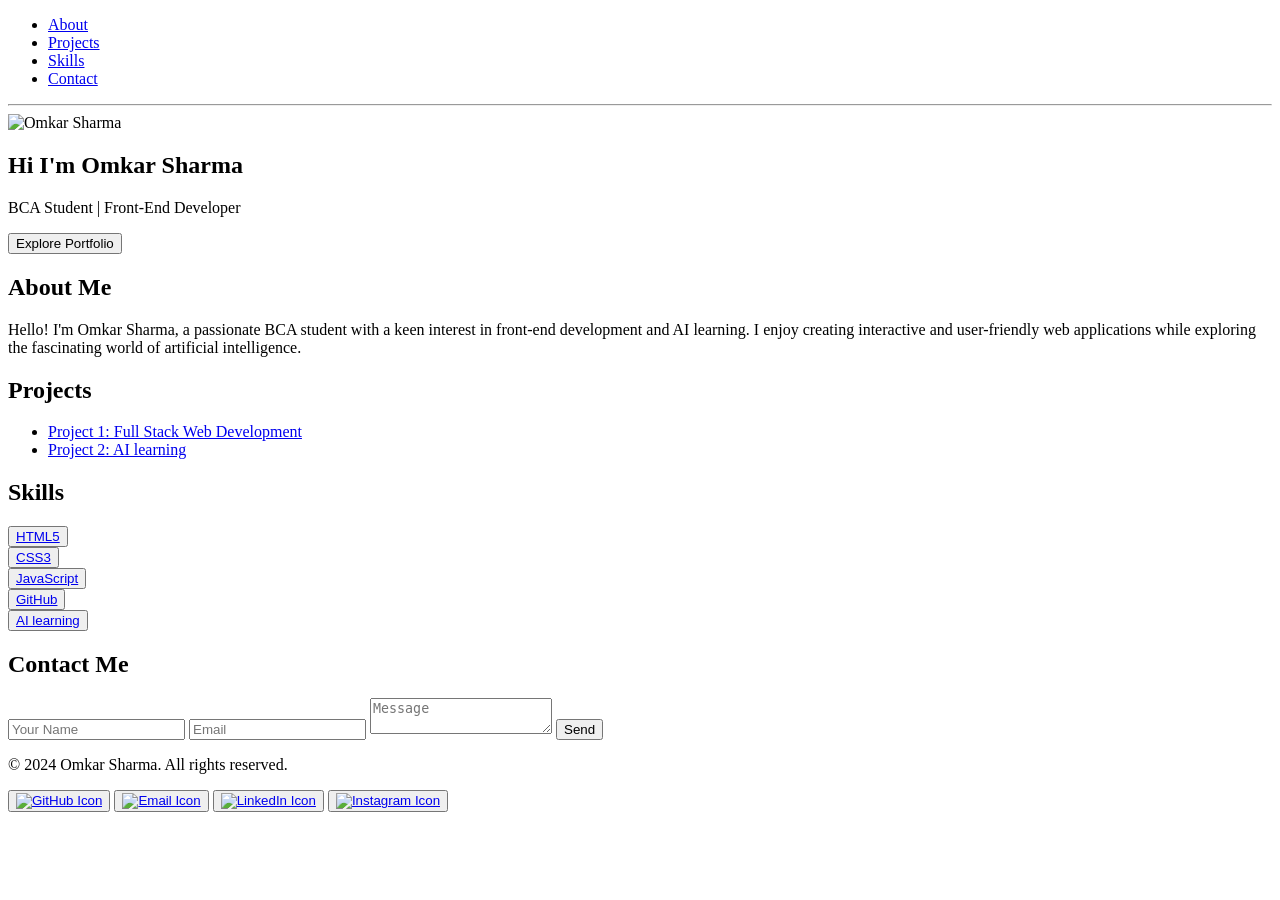
==== index.html @ 744bfb67 "HTML done day 1" ====
<!DOCTYPE html>
<html lang="en">
<head>
    <meta charset="UTF-8">
    <meta name="viewport" content="width=device-width, initial-scale=1.0">
    <title>Omkar Sharma Portfolio</title>
</head>
<nav>
        <ul>
            <li><a href="#about">About</a></li>
            <li><a href="#projects">Projects</a></li>
            <li><a href="#skills">Skills</a></li>
            <li><a href="#contact">Contact</a></li>
        </ul>
    </nav>
<body>
    
    <hr>
    <main>
        <section id="hero">
            <img src="profile.jpg" alt="Omkar Sharma" class="profile-pic">
        <h1><b>Hi</b> I'm Omkar Sharma</h1>
        <p>BCA Student | Front-End Developer</p>

<button id="btn">
Explore Portfolio
</button>
</section>
        <section id="about">
        <h2>About Me</h2>
        <p>Hello! I'm Omkar Sharma, a passionate BCA student with a keen interest in front-end development and AI learning. I enjoy creating interactive and user-friendly web applications while exploring the fascinating world of artificial intelligence.</p>
    </section>

    <section id="projects">
        <h2>Projects</h2>
        <ul>
            <li><a href="project1.html">Project 1: Full Stack Web Development</a></li>
            <li><a href="project2.html">Project 2: AI learning </a></li>
        </ul>
    </section>
            <section id="skills">
                <h2>Skills</h2>
                <div class="skills-container">
                    <button class="skill"><a href="https://developer.mozilla.org/en-US/docs/Web/HTML" target="_blank" rel="noopener noreferrer">HTML5</a></button><br>
                    <button class="skill"><a href="https://developer.mozilla.org/en-US/docs/Web/CSS" target="_blank" rel="noopener noreferrer">CSS3</a></button><br>
                    <button class="skill"><a href="https://developer.mozilla.org/en-US/docs/Web/JavaScript" target="_blank" rel="noopener noreferrer">JavaScript</a></button><br>
                    <button class="skill"><a href="https://docs.github.com/en" target="_blank" rel="noopener noreferrer">GitHub</a></button><br>
                    <button class="skill"><a href="https://docs.microsoft.com/en-us/azure/cognitive-services/translator/" target="_blank" rel="noopener noreferrer">AI learning</a></button><br>
                </div>
            </section>
        </ul>
    <section id="contact">
        <section id="contact">

<h2>Contact Me</h2>

<form>

<input
type="text"
placeholder="Your Name"
required>

<input
type="email"
placeholder="Email"
required>

<textarea
placeholder="Message">
</textarea>

<button type="submit">
Send
</button>

</form>

    <footer>
        <p>&copy; 2024 Omkar Sharma. All rights reserved.</p>
        <button><a href="https://github.com/omkar-editor" target="_blank" rel="noopener noreferrer"><img src="github.png" alt="GitHub Icon"></a></button>
        <button><a href="mailto:122omkarsharma@gmail.com"><img src="email.png" alt="Email Icon"></a></button>
        <button><a href="https://www.linkedin.com/in/omkar-sharma2007/" target="_blank" rel="noopener noreferrer"><img src="linkedin.png" alt="LinkedIn Icon"></a></button>
        <button><a href="https://www.instagram.com/omkar_.sharma/" target="_blank" rel="noopener noreferrer"><img src="instagram.png" alt="Instagram Icon"></a></button>
    </footer>
</body>
</html>
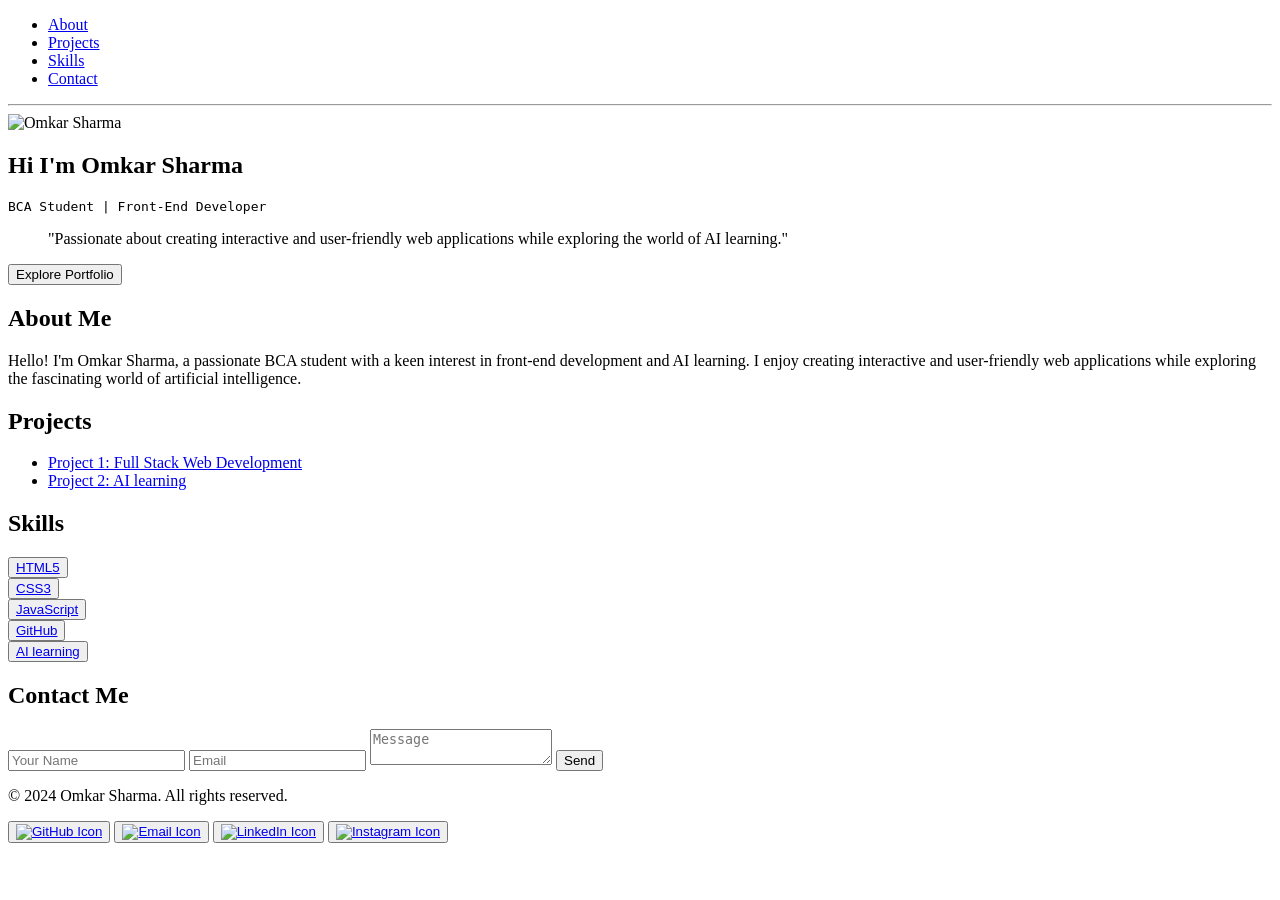
==== commit b5b6f22e: "21-06" ====
--- a/index.html
+++ b/index.html
@@ -7,9 +7,9 @@
 </head>
 <nav>
         <ul>
-            <li><a href="#about">About</a></li>
-            <li><a href="#projects">Projects</a></li>
-            <li><a href="#skills">Skills</a></li>
+            <li><a href="about.html">About</a></li>
+            <li><a href="projects.html">Projects</a></li>
+            <li><a href="skills.html">Skills</a></li>
             <li><a href="#contact">Contact</a></li>
         </ul>
     </nav>
@@ -20,7 +20,8 @@
         <section id="hero">
             <img src="profile.jpg" alt="Omkar Sharma" class="profile-pic">
         <h1><b>Hi</b> I'm Omkar Sharma</h1>
-        <p>BCA Student | Front-End Developer</p>
+        <pre>BCA Student | Front-End Developer</pre>
+        <blockquote>"Passionate about creating interactive and user-friendly web applications while exploring the world of AI learning."</blockquote>
 
 <button id="btn">
 Explore Portfolio
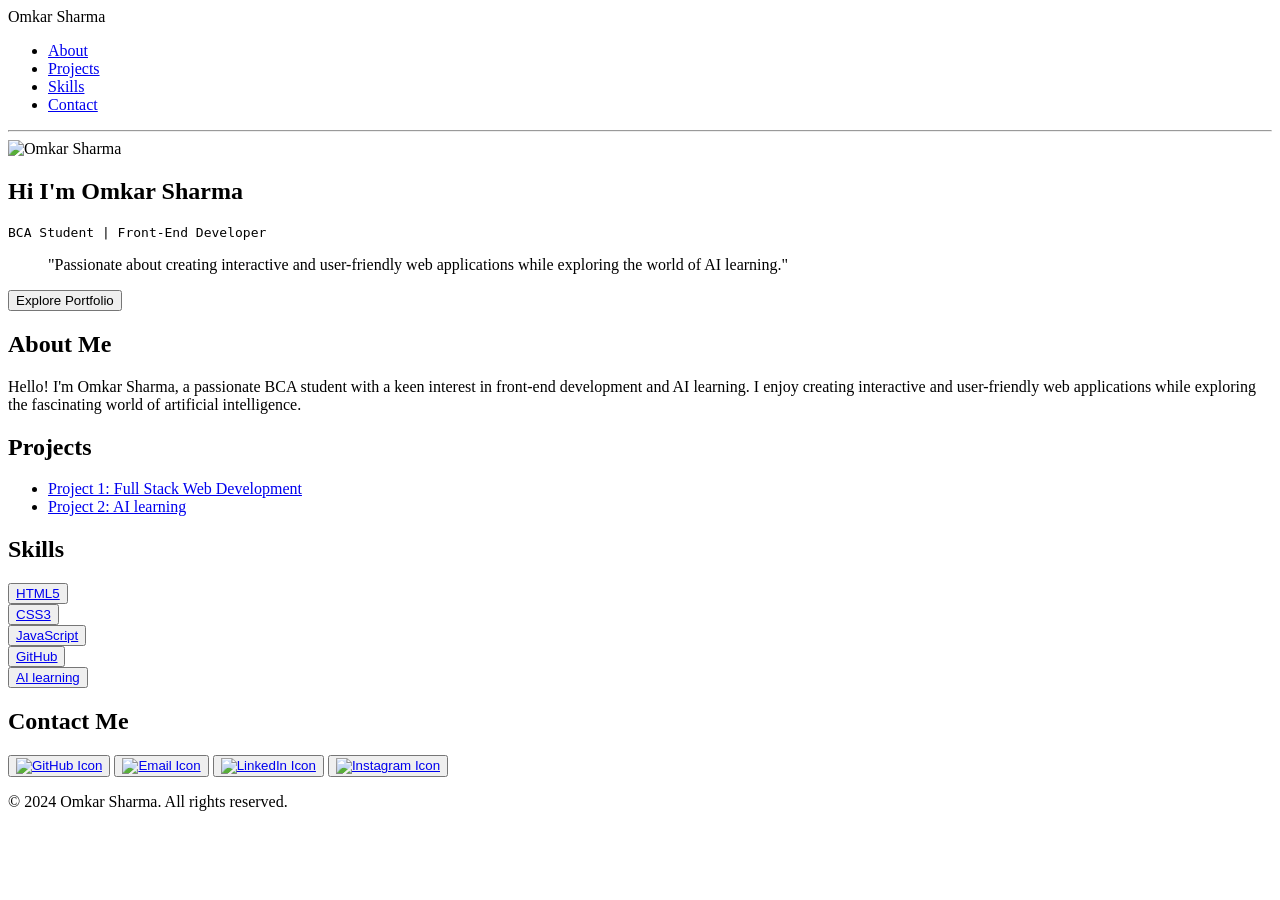
==== commit 6c15e35d: "done day 2" ====
--- a/index.html
+++ b/index.html
@@ -5,17 +5,26 @@
     <meta name="viewport" content="width=device-width, initial-scale=1.0">
     <title>Omkar Sharma Portfolio</title>
 </head>
+
+ <!--HEADER-->
+
+</header>
+<header>
+    
 <nav>
+    <div class="logo">Omkar Sharma</div>
         <ul>
             <li><a href="about.html">About</a></li>
             <li><a href="projects.html">Projects</a></li>
             <li><a href="skills.html">Skills</a></li>
             <li><a href="#contact">Contact</a></li>
         </ul>
-    </nav>
+    </nav>        
+</header>
 <body>
     
     <hr>
+<!--MAIN-->
     <main>
         <section id="hero">
             <img src="profile.jpg" alt="Omkar Sharma" class="profile-pic">
@@ -26,12 +35,14 @@
 <button id="btn">
 Explore Portfolio
 </button>
+<!--ABOUT-->
 </section>
         <section id="about">
         <h2>About Me</h2>
         <p>Hello! I'm Omkar Sharma, a passionate BCA student with a keen interest in front-end development and AI learning. I enjoy creating interactive and user-friendly web applications while exploring the fascinating world of artificial intelligence.</p>
     </section>
 
+<!--PROJECTS-->
     <section id="projects">
         <h2>Projects</h2>
         <ul>
@@ -52,37 +63,15 @@
         </ul>
     <section id="contact">
         <section id="contact">
-
+<!--CONTACT-->
 <h2>Contact Me</h2>
 
-<form>
-
-<input
-type="text"
-placeholder="Your Name"
-required>
-
-<input
-type="email"
-placeholder="Email"
-required>
-
-<textarea
-placeholder="Message">
-</textarea>
-
-<button type="submit">
-Send
-</button>
-
-</form>
-
-    <footer>
-        <p>&copy; 2024 Omkar Sharma. All rights reserved.</p>
+<footer>
         <button><a href="https://github.com/omkar-editor" target="_blank" rel="noopener noreferrer"><img src="github.png" alt="GitHub Icon"></a></button>
         <button><a href="mailto:122omkarsharma@gmail.com"><img src="email.png" alt="Email Icon"></a></button>
         <button><a href="https://www.linkedin.com/in/omkar-sharma2007/" target="_blank" rel="noopener noreferrer"><img src="linkedin.png" alt="LinkedIn Icon"></a></button>
         <button><a href="https://www.instagram.com/omkar_.sharma/" target="_blank" rel="noopener noreferrer"><img src="instagram.png" alt="Instagram Icon"></a></button>
+        <p>&copy; 2024 Omkar Sharma. All rights reserved.</p>
     </footer>
 </body>
 </html>
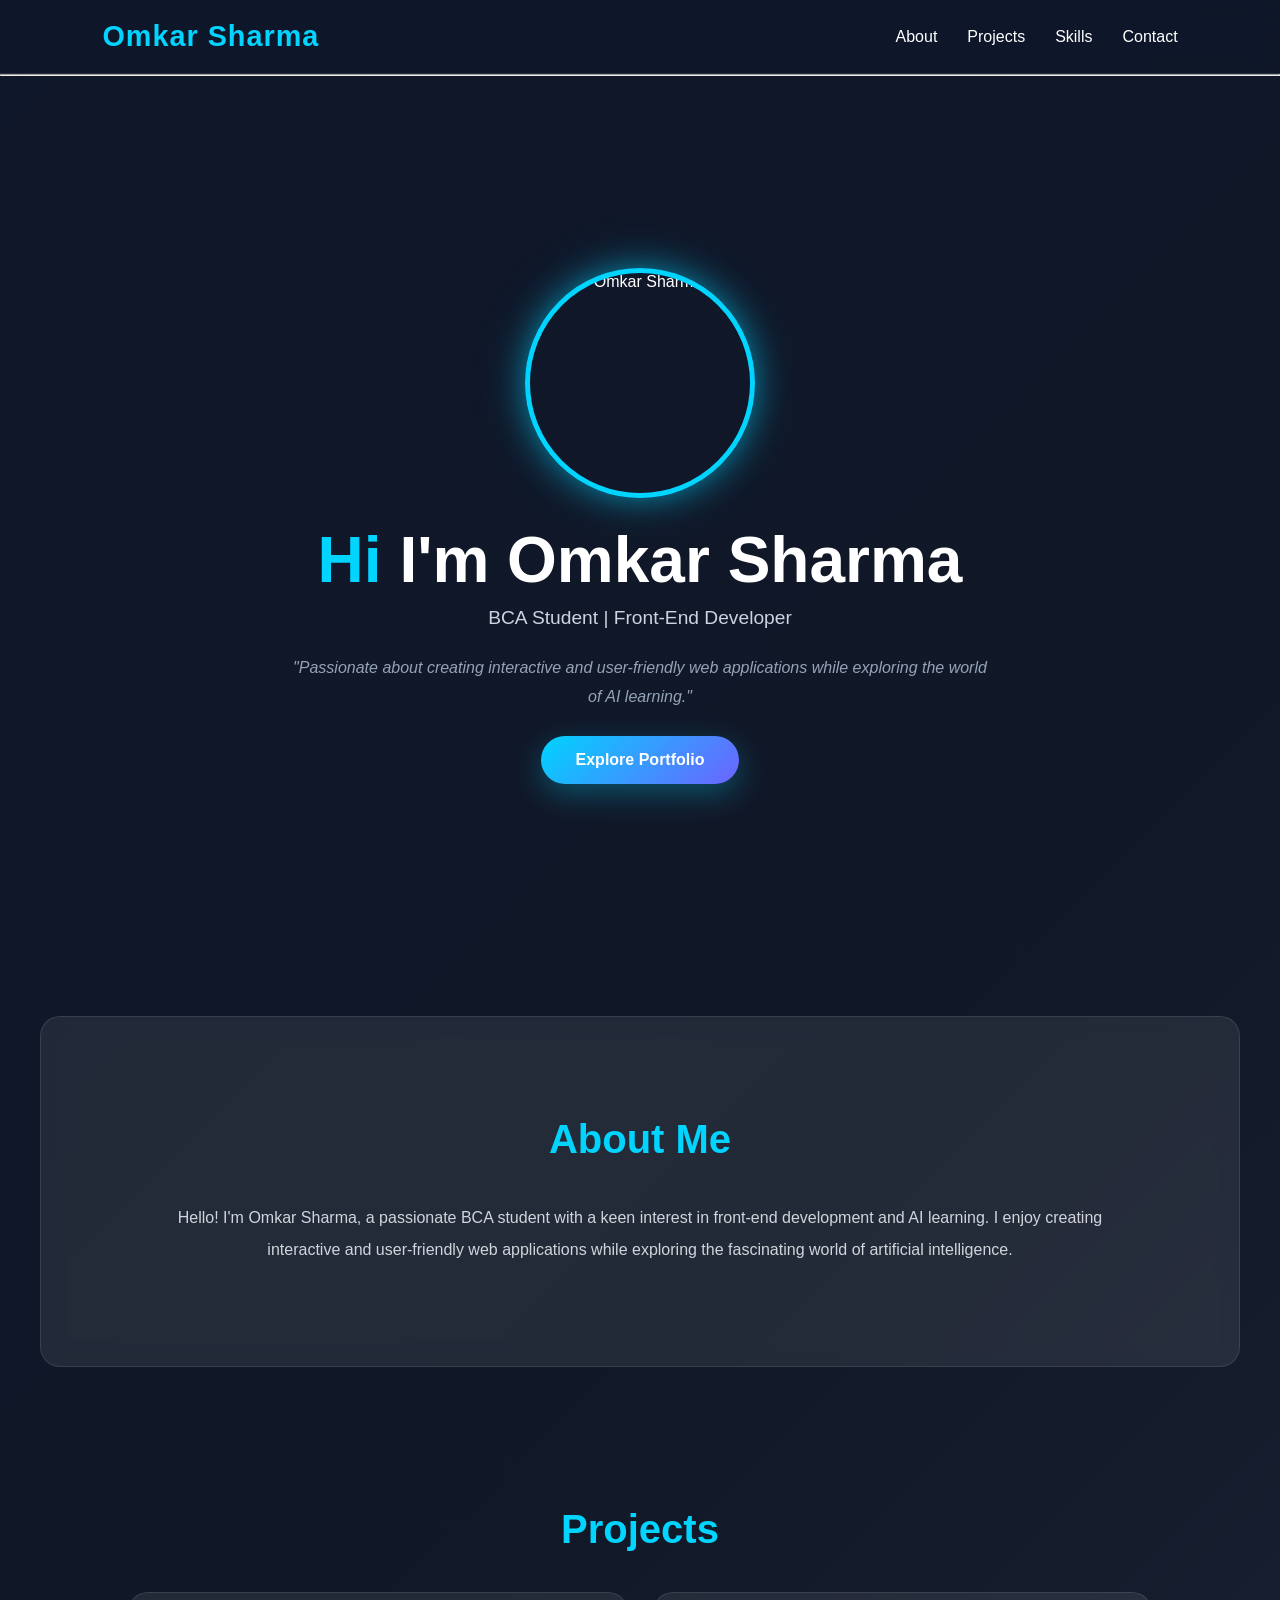
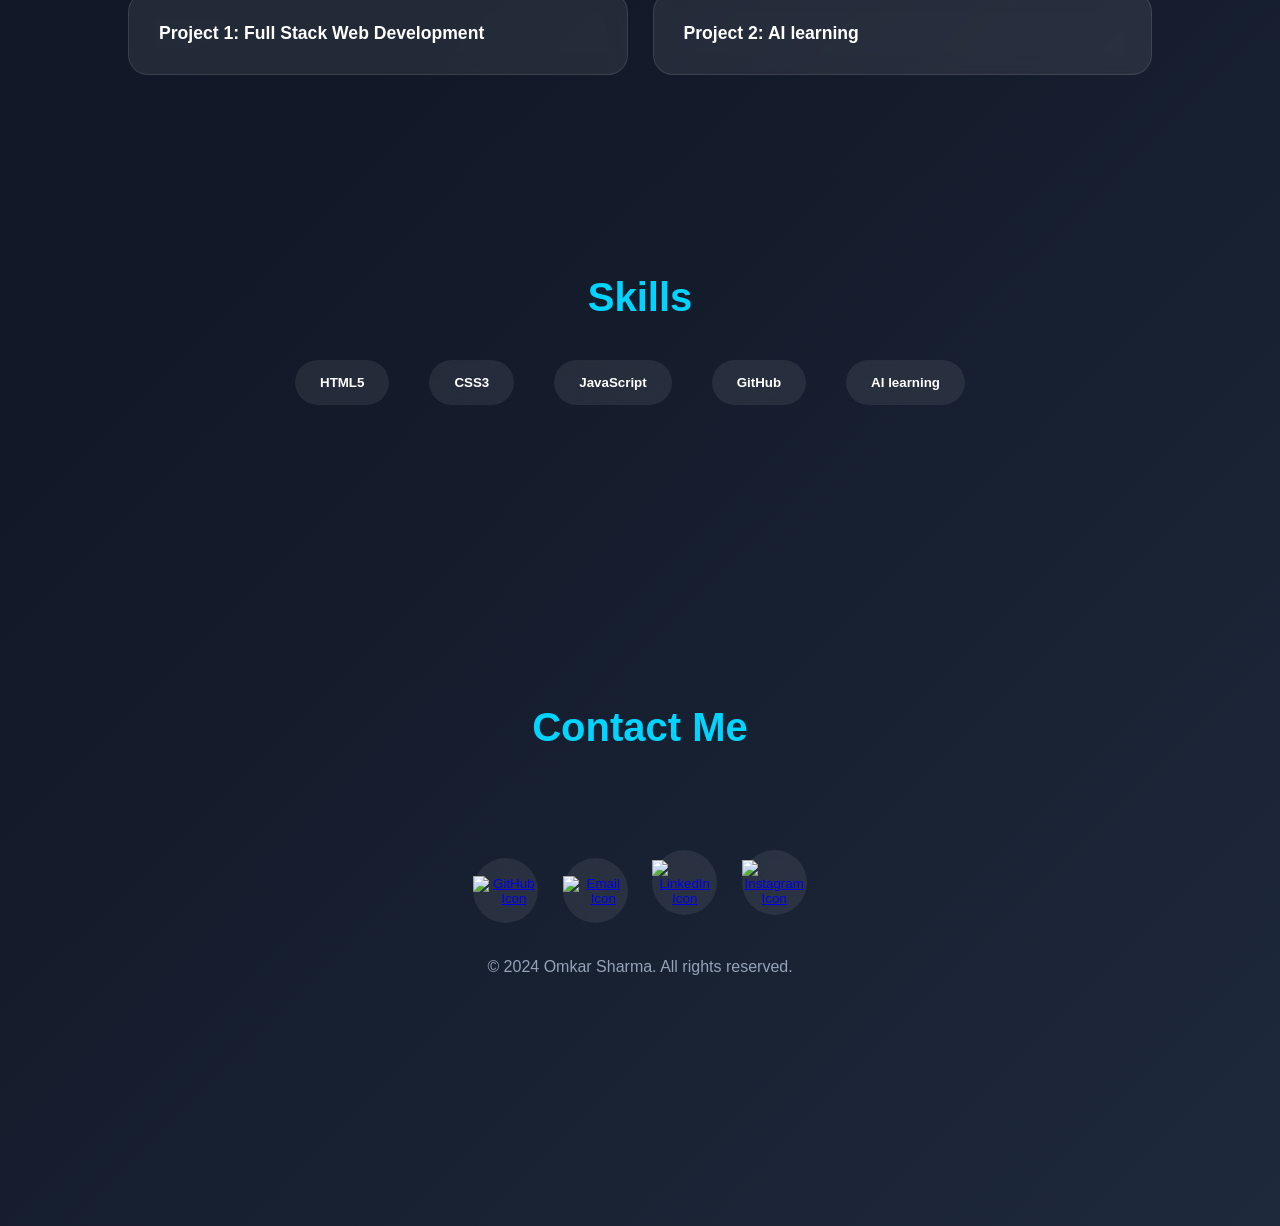
==== commit 1c1d4553: "23-06" ====
--- a/index.html
+++ b/index.html
@@ -4,7 +4,9 @@
     <meta charset="UTF-8">
     <meta name="viewport" content="width=device-width, initial-scale=1.0">
     <title>Omkar Sharma Portfolio</title>
+    <link rel="stylesheet" href="css/style.css">
 </head>
+
 
  <!--HEADER-->
 
@@ -50,19 +52,22 @@
             <li><a href="project2.html">Project 2: AI learning </a></li>
         </ul>
     </section>
-            <section id="skills">
-                <h2>Skills</h2>
+
+<!--SKILLS-->
+<section id="skills">
+                 <h2>Skills</h2>
                 <div class="skills-container">
-                    <button class="skill"><a href="https://developer.mozilla.org/en-US/docs/Web/HTML" target="_blank" rel="noopener noreferrer">HTML5</a></button><br>
-                    <button class="skill"><a href="https://developer.mozilla.org/en-US/docs/Web/CSS" target="_blank" rel="noopener noreferrer">CSS3</a></button><br>
-                    <button class="skill"><a href="https://developer.mozilla.org/en-US/docs/Web/JavaScript" target="_blank" rel="noopener noreferrer">JavaScript</a></button><br>
-                    <button class="skill"><a href="https://docs.github.com/en" target="_blank" rel="noopener noreferrer">GitHub</a></button><br>
-                    <button class="skill"><a href="https://docs.microsoft.com/en-us/azure/cognitive-services/translator/" target="_blank" rel="noopener noreferrer">AI learning</a></button><br>
+                    <button class="skill"><a href="https://en.wikipedia.org/wiki/HTML" target="_blank" rel="noopener noreferrer">HTML5</a></button><br>
+                    <button class="skill"><a href="https://en.wikipedia.org/wiki/CSS" target="_blank" rel="noopener noreferrer">CSS3</a></button><br>
+                    <button class="skill"><a href="https://en.wikipedia.org/wiki/JavaScript" target="_blank" rel="noopener noreferrer">JavaScript</a></button><br>
+                    <button class="skill"><a href="https://en.wikipedia.org/wiki/GitHub" target="_blank" rel="noopener noreferrer">GitHub</a></button><br>
+                    <button class="skill"><a href="https://en.wikipedia.org/wiki/Artificial_intelligence" target="_blank" rel="noopener noreferrer">AI learning</a></button><br>
                 </div>
             </section>
         </ul>
     <section id="contact">
         <section id="contact">
+
 <!--CONTACT-->
 <h2>Contact Me</h2>
 
--- a/css/style.css
+++ b/css/style.css
@@ -0,0 +1,350 @@
+
+
+:root{
+    --primary:#00d4ff;
+    --secondary:#6c63ff;
+    --dark:#0f172a;
+    --light:#f8fafc;
+    --glass:rgba(255,255,255,0.08);
+}
+
+*{
+    margin:0;
+    padding:0;
+    box-sizing:border-box;
+    font-family:'Poppins',sans-serif;
+    scroll-behavior:smooth;
+}
+
+body{
+    background:linear-gradient(
+        135deg,
+        #0f172a,
+        #111827,
+        #1e293b
+    );
+    color:white;
+    min-height:100vh;
+}
+
+/* ======================
+   NAVBAR
+====================== */
+
+header{
+    position:sticky;
+    top:0;
+    z-index:1000;
+}
+
+nav{
+    display:flex;
+    justify-content:space-between;
+    align-items:center;
+    padding:20px 8%;
+    backdrop-filter:blur(12px);
+    background:rgba(15,23,42,.7);
+    border-bottom:1px solid rgba(255,255,255,.1);
+}
+
+.logo{
+    font-size:1.8rem;
+    font-weight:700;
+    color:var(--primary);
+    letter-spacing:1px;
+}
+
+nav ul{
+    display:flex;
+    list-style:none;
+    gap:30px;
+}
+
+nav ul li a{
+    text-decoration:none;
+    color:white;
+    font-weight:500;
+    transition:.3s;
+    position:relative;
+}
+
+nav ul li a::after{
+    content:'';
+    position:absolute;
+    width:0;
+    height:2px;
+    left:0;
+    bottom:-5px;
+    background:var(--primary);
+    transition:.4s;
+}
+
+nav ul li a:hover::after{
+    width:100%;
+}
+
+nav ul li a:hover{
+    color:var(--primary);
+}
+
+/* ======================
+   HERO SECTION
+====================== */
+
+#hero{
+    min-height:100vh;
+    display:flex;
+    flex-direction:column;
+    justify-content:center;
+    align-items:center;
+    text-align:center;
+    padding:50px 20px;
+}
+
+.profile-pic{
+    width:230px;
+    height:230px;
+    object-fit:cover;
+    border-radius:50%;
+    border:5px solid var(--primary);
+    box-shadow:
+    0 0 30px rgba(0,212,255,.5),
+    0 0 60px rgba(0,212,255,.2);
+    margin-bottom:25px;
+    transition:.4s;
+}
+
+.profile-pic:hover{
+    transform:scale(1.05);
+}
+
+#hero h1{
+    font-size:4rem;
+    margin-bottom:10px;
+}
+
+#hero h1 b{
+    color:var(--primary);
+}
+
+#hero pre{
+    color:#cbd5e1;
+    font-size:1.2rem;
+    white-space:normal;
+}
+
+blockquote{
+    max-width:700px;
+    margin:25px auto;
+    color:#94a3b8;
+    font-style:italic;
+    line-height:1.8;
+}
+
+/* Hero Button */
+
+#btn{
+    background:linear-gradient(
+    135deg,
+    var(--primary),
+    var(--secondary)
+    );
+    border:none;
+    color:white;
+    padding:15px 35px;
+    border-radius:50px;
+    font-weight:600;
+    font-size:1rem;
+    cursor:pointer;
+    transition:.4s;
+    box-shadow:0 10px 30px rgba(0,212,255,.3);
+}
+
+#btn:hover{
+    transform:translateY(-5px);
+    box-shadow:0 20px 40px rgba(0,212,255,.4);
+}
+
+/* ======================
+   SECTIONS
+====================== */
+
+section{
+    padding:100px 10%;
+}
+
+section h2{
+    text-align:center;
+    margin-bottom:40px;
+    font-size:2.5rem;
+    color:var(--primary);
+}
+
+/* About */
+
+#about{
+    background:var(--glass);
+    backdrop-filter:blur(10px);
+    border-radius:20px;
+    margin:40px;
+    border:1px solid rgba(255,255,255,.1);
+}
+
+#about p{
+    text-align:center;
+    line-height:2;
+    color:#d1d5db;
+}
+
+/* ======================
+   PROJECTS
+====================== */
+
+#projects ul{
+    display:grid;
+    grid-template-columns:repeat(auto-fit,minmax(300px,1fr));
+    gap:25px;
+    list-style:none;
+}
+
+#projects li{
+    background:var(--glass);
+    padding:30px;
+    border-radius:20px;
+    backdrop-filter:blur(10px);
+    transition:.4s;
+    border:1px solid rgba(255,255,255,.1);
+}
+
+#projects li:hover{
+    transform:translateY(-10px);
+    box-shadow:0 20px 40px rgba(0,212,255,.2);
+}
+
+#projects a{
+    color:white;
+    text-decoration:none;
+    font-size:1.1rem;
+    font-weight:600;
+}
+
+/* ======================
+   SKILLS
+====================== */
+
+.skills-container{
+    display:flex;
+    flex-wrap:wrap;
+    justify-content:center;
+    gap:20px;
+}
+
+.skill{
+    border:none;
+    padding:15px 25px;
+    border-radius:50px;
+    background:rgba(255,255,255,.08);
+    backdrop-filter:blur(10px);
+    transition:.4s;
+}
+
+.skill:hover{
+    transform:scale(1.1);
+    background:linear-gradient(
+    135deg,
+    var(--primary),
+    var(--secondary)
+    );
+}
+
+.skill a{
+    text-decoration:none;
+    color:white;
+    font-weight:600;
+}
+
+/* ======================
+   CONTACT
+====================== */
+
+footer{
+    text-align:center;
+    padding:50px 20px;
+}
+
+footer button{
+    width:65px;
+    height:65px;
+    border:none;
+    border-radius:50%;
+    margin:10px;
+    background:rgba(255,255,255,.08);
+    backdrop-filter:blur(10px);
+    transition:.4s;
+}
+
+footer button:hover{
+    transform:translateY(-8px);
+    background:linear-gradient(
+    135deg,
+    var(--primary),
+    var(--secondary)
+    );
+}
+
+footer img{
+    width:32px;
+    height:32px;
+}
+
+footer p{
+    margin-top:25px;
+    color:#94a3b8;
+}
+
+/* ======================
+   SCROLLBAR
+====================== */
+
+::-webkit-scrollbar{
+    width:8px;
+}
+
+::-webkit-scrollbar-track{
+    background:#0f172a;
+}
+
+::-webkit-scrollbar-thumb{
+    background:var(--primary);
+    border-radius:10px;
+}
+
+/* ======================
+   RESPONSIVE
+====================== */
+
+@media(max-width:768px){
+
+    nav{
+        flex-direction:column;
+        gap:15px;
+    }
+
+    nav ul{
+        flex-wrap:wrap;
+        justify-content:center;
+    }
+
+    #hero h1{
+        font-size:2.5rem;
+    }
+
+    .profile-pic{
+        width:180px;
+        height:180px;
+    }
+
+    section{
+        padding:70px 6%;
+    }
+}
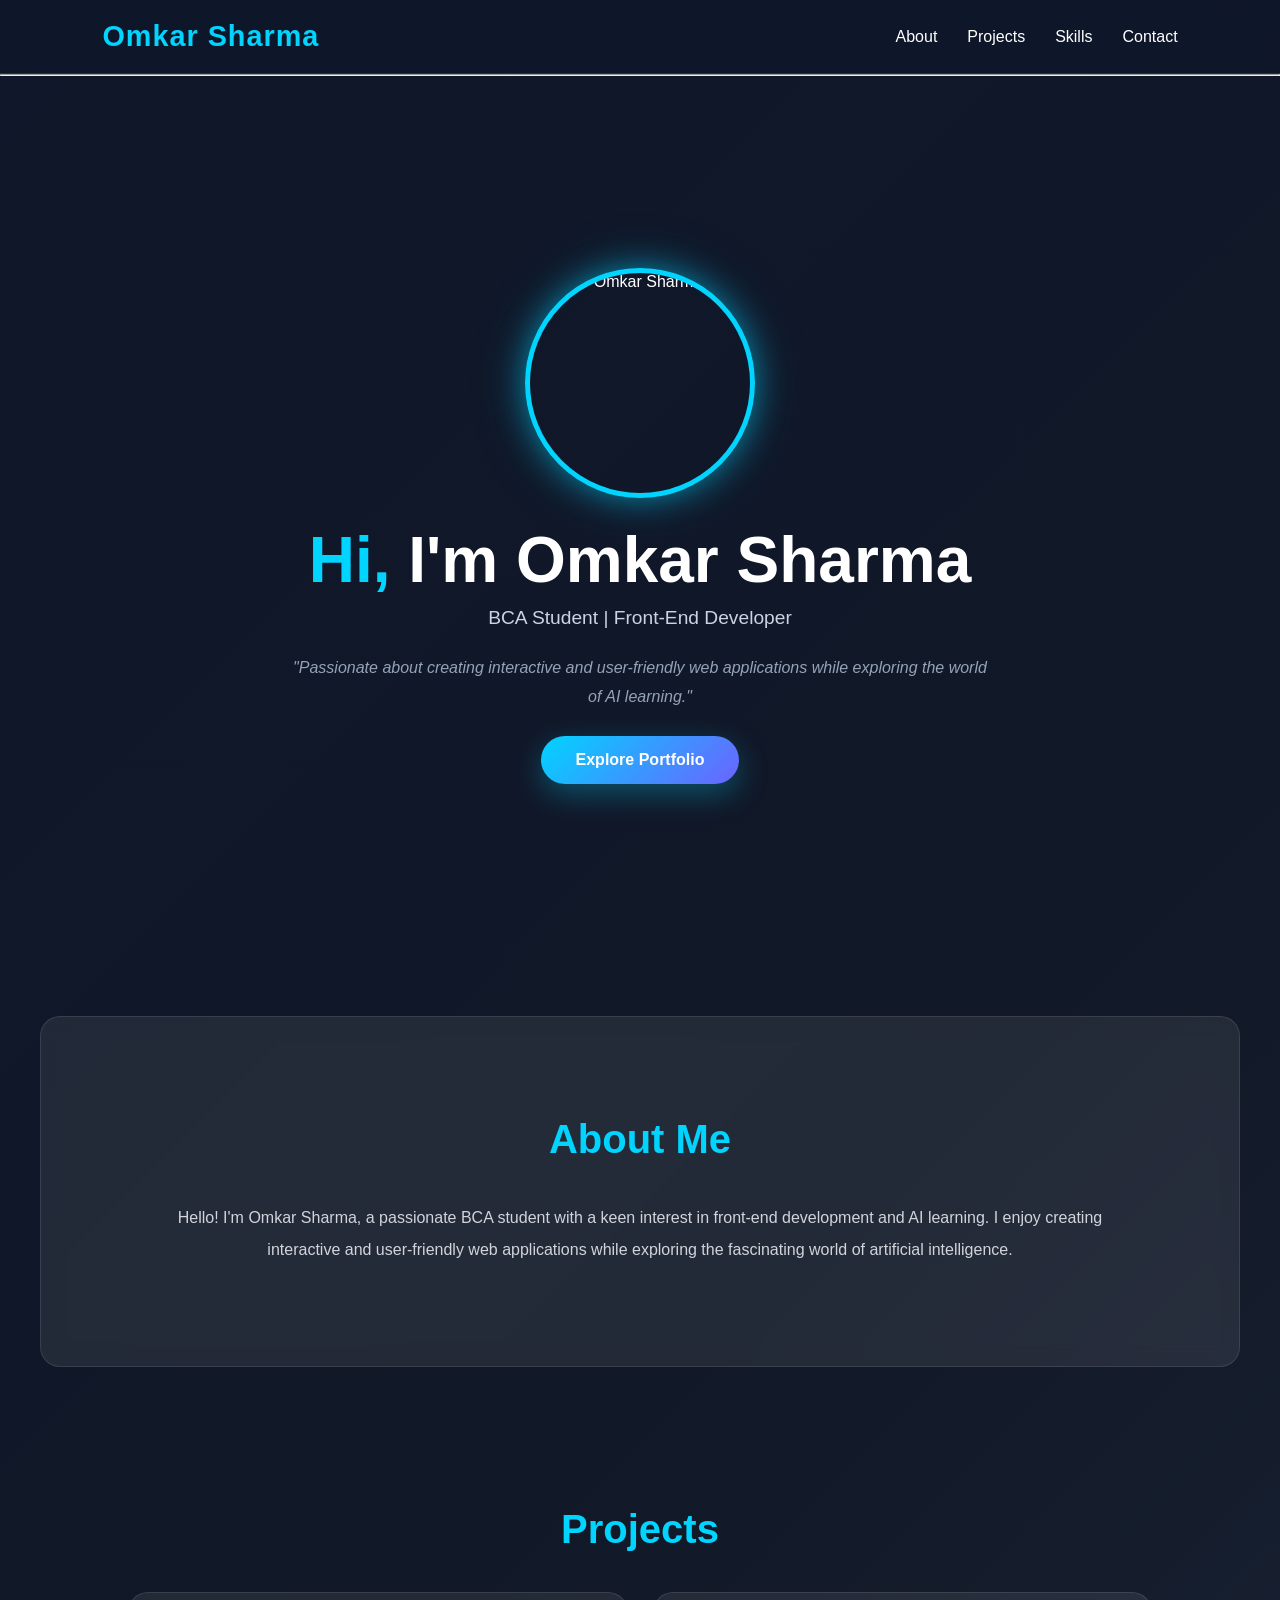
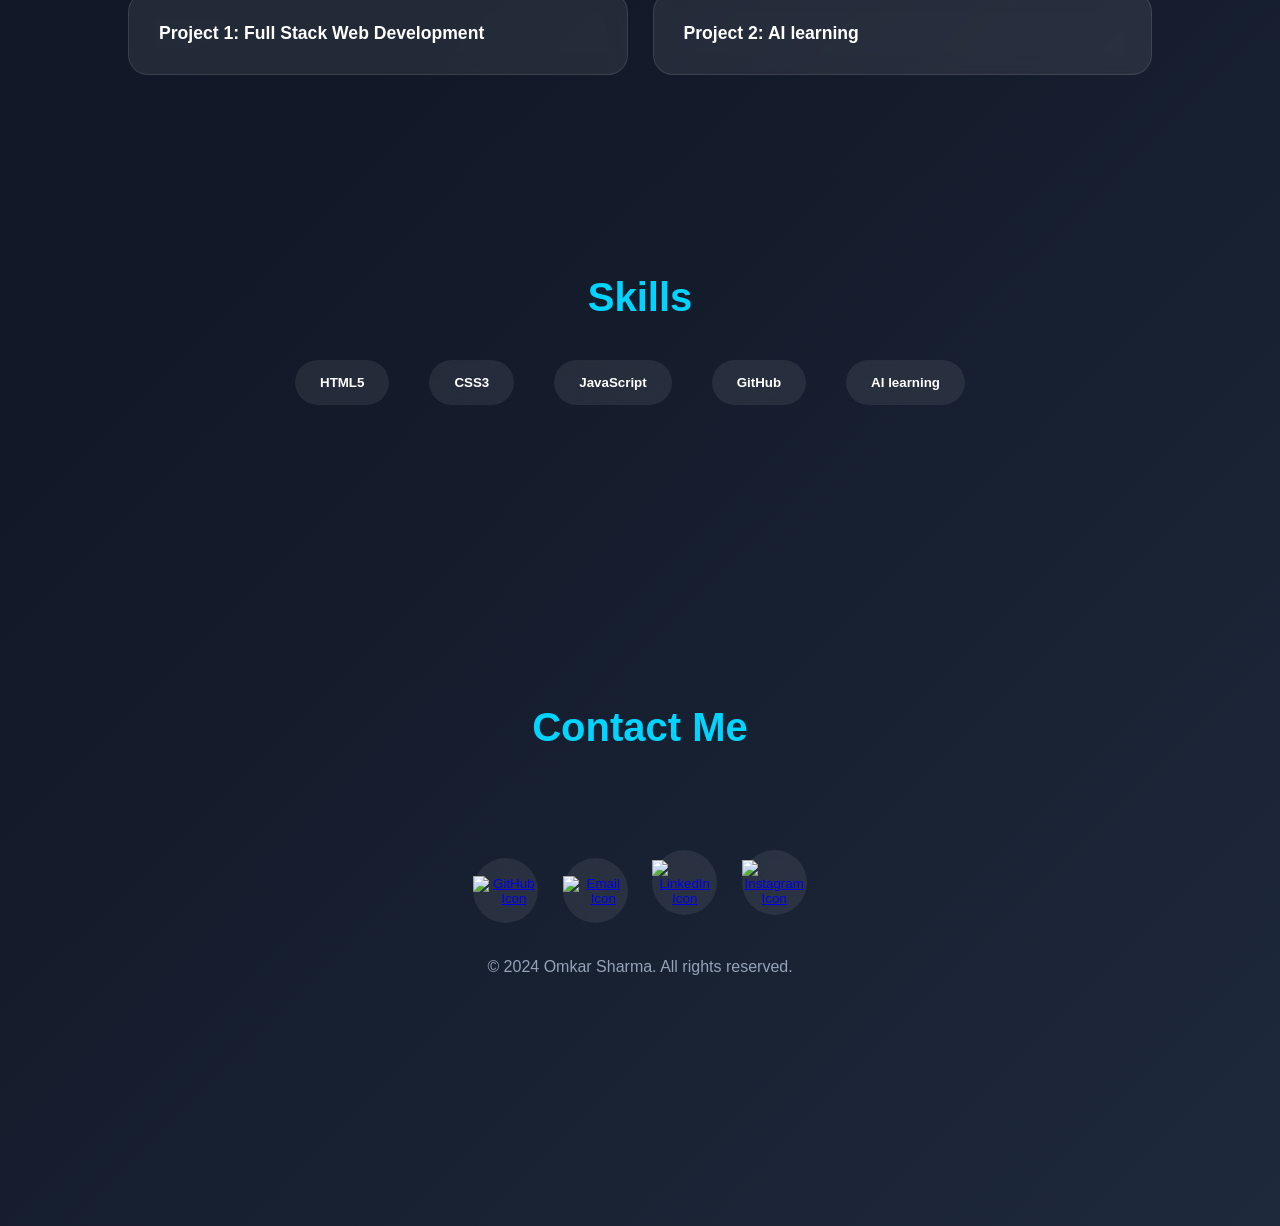
==== commit 57789fe3: "updatre in projects" ====
--- a/index.html
+++ b/index.html
@@ -29,8 +29,8 @@
 <!--MAIN-->
     <main>
         <section id="hero">
-            <img src="profile.jpg" alt="Omkar Sharma" class="profile-pic">
-        <h1><b>Hi</b> I'm Omkar Sharma</h1>
+            <img src="Profile.jpg" alt="Omkar Sharma" class="profile-pic">
+        <h1><b>Hi,</b> I'm Omkar Sharma</h1>
         <pre>BCA Student | Front-End Developer</pre>
         <blockquote>"Passionate about creating interactive and user-friendly web applications while exploring the world of AI learning."</blockquote>
 
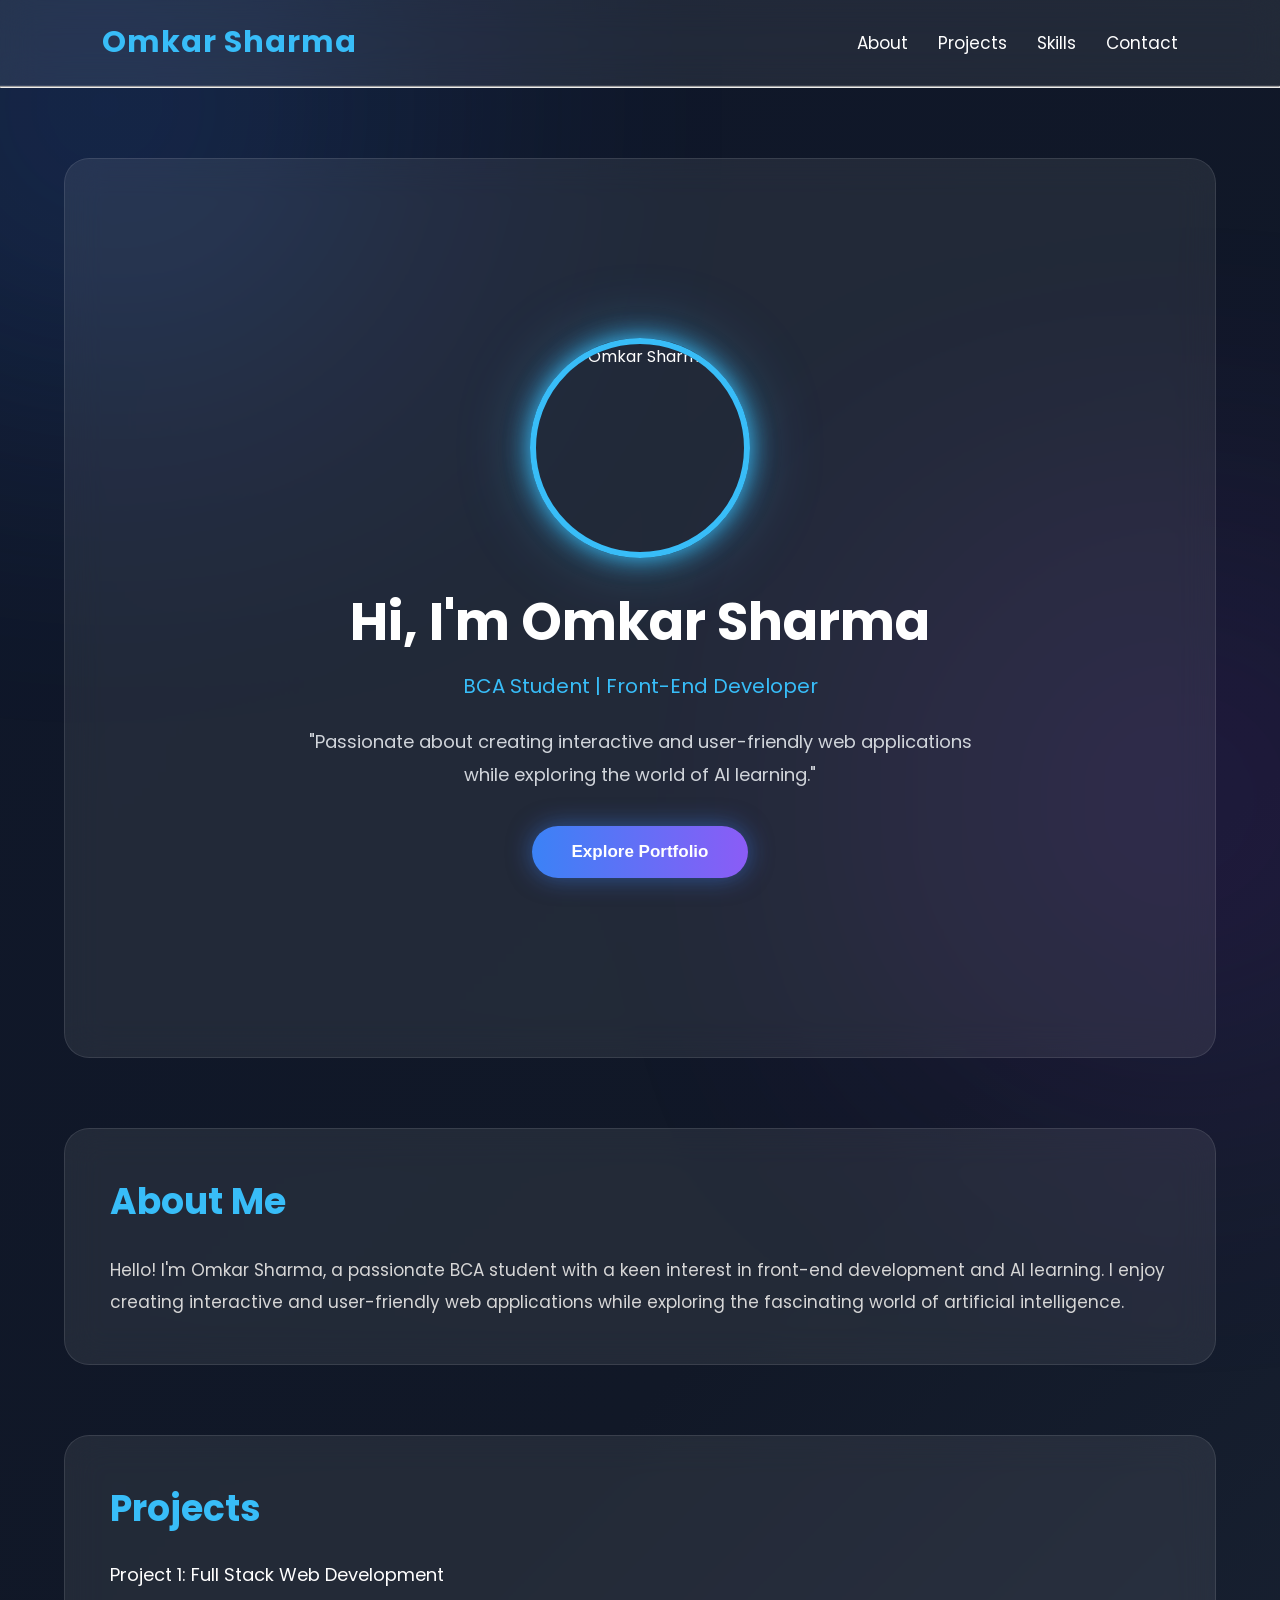
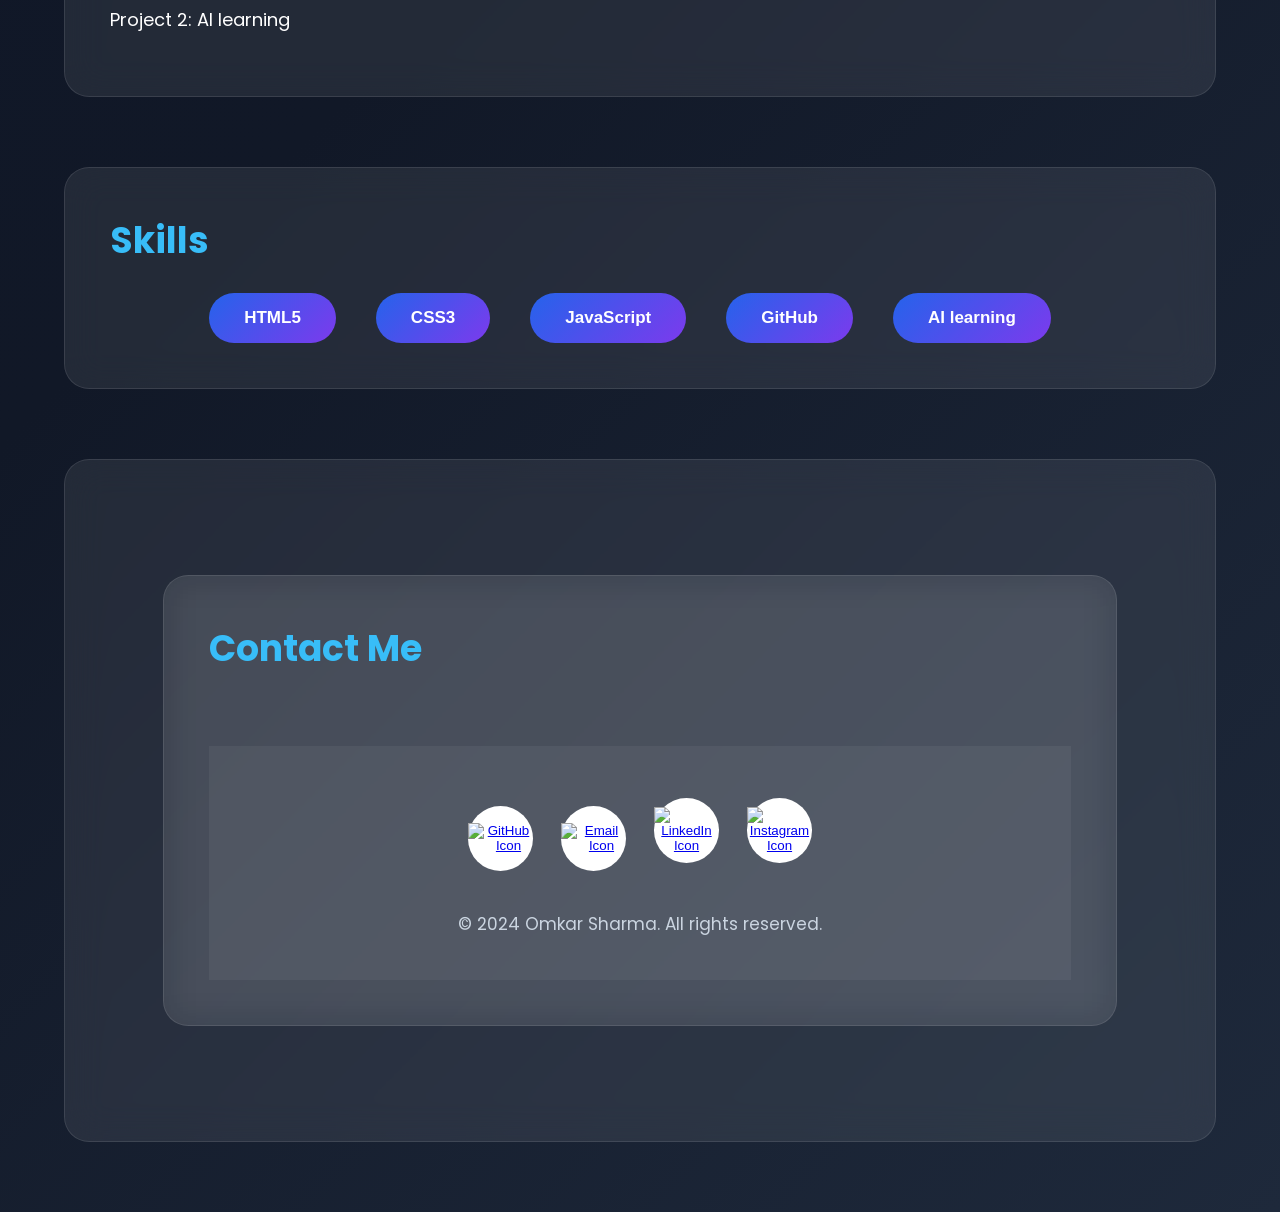
==== commit bbec44ca: "Update social media icons in footer with correct capitalization" ====
--- a/index.html
+++ b/index.html
@@ -72,10 +72,10 @@
 <h2>Contact Me</h2>
 
 <footer>
-        <button><a href="https://github.com/omkar-editor" target="_blank" rel="noopener noreferrer"><img src="github.png" alt="GitHub Icon"></a></button>
-        <button><a href="mailto:122omkarsharma@gmail.com"><img src="email.png" alt="Email Icon"></a></button>
-        <button><a href="https://www.linkedin.com/in/omkar-sharma2007/" target="_blank" rel="noopener noreferrer"><img src="linkedin.png" alt="LinkedIn Icon"></a></button>
-        <button><a href="https://www.instagram.com/omkar_.sharma/" target="_blank" rel="noopener noreferrer"><img src="instagram.png" alt="Instagram Icon"></a></button>
+        <button><a href="https://github.com/omkar-editor" target="_blank" rel="noopener noreferrer"><img src="Github.png" alt="GitHub Icon"></a></button>
+        <button><a href="mailto:122omkarsharma@gmail.com"><img src="Email.png" alt="Email Icon"></a></button>
+        <button><a href="https://www.linkedin.com/in/omkar-sharma2007/" target="_blank" rel="noopener noreferrer"><img src="LinkedIn.png" alt="LinkedIn Icon"></a></button>
+        <button><a href="https://www.instagram.com/omkar_.sharma/" target="_blank" rel="noopener noreferrer"><img src="Instagram.png" alt="Instagram Icon"></a></button>
         <p>&copy; 2024 Omkar Sharma. All rights reserved.</p>
     </footer>
 </body>
--- a/css/style.css
+++ b/css/style.css
@@ -1,56 +1,83 @@
-
-
-:root{
-    --primary:#00d4ff;
-    --secondary:#6c63ff;
-    --dark:#0f172a;
-    --light:#f8fafc;
-    --glass:rgba(255,255,255,0.08);
-}
+/* ==========================
+   GOOGLE FONTS
+========================== */
+@import url('https://fonts.googleapis.com/css2?family=Poppins:wght@300;400;500;600;700;800&display=swap');
+
+/* ==========================
+   GLOBAL
+========================== */
 
 *{
     margin:0;
     padding:0;
     box-sizing:border-box;
+    scroll-behavior:smooth;
+}
+
+body{
     font-family:'Poppins',sans-serif;
-    scroll-behavior:smooth;
-}
-
-body{
-    background:linear-gradient(
-        135deg,
-        #0f172a,
-        #111827,
-        #1e293b
-    );
+    background:linear-gradient(135deg,#0f172a,#111827,#1e293b);
     color:white;
-    min-height:100vh;
-}
-
-/* ======================
+    overflow-x:hidden;
+}
+
+/* Background Glow */
+
+body::before{
+    content:"";
+    position:fixed;
+    width:450px;
+    height:450px;
+    background:#3b82f6;
+    border-radius:50%;
+    filter:blur(180px);
+    top:-120px;
+    left:-120px;
+    opacity:.35;
+    z-index:-1;
+}
+
+body::after{
+    content:"";
+    position:fixed;
+    width:400px;
+    height:400px;
+    background:#9333ea;
+    border-radius:50%;
+    filter:blur(180px);
+    right:-100px;
+    bottom:-100px;
+    opacity:.30;
+    z-index:-1;
+}
+
+/* ==========================
    NAVBAR
-====================== */
+========================== */
 
 header{
     position:sticky;
     top:0;
-    z-index:1000;
+    z-index:999;
 }
 
 nav{
     display:flex;
     justify-content:space-between;
     align-items:center;
+
     padding:20px 8%;
-    backdrop-filter:blur(12px);
-    background:rgba(15,23,42,.7);
+
+    backdrop-filter:blur(18px);
+    background:rgba(255,255,255,.08);
+
     border-bottom:1px solid rgba(255,255,255,.1);
 }
 
 .logo{
-    font-size:1.8rem;
+    font-size:30px;
     font-weight:700;
-    color:var(--primary);
+    color:#38bdf8;
     letter-spacing:1px;
 }
 
@@ -60,291 +87,355 @@
     gap:30px;
 }
 
-nav ul li a{
+nav a{
+    color:white;
     text-decoration:none;
-    color:white;
-    font-weight:500;
+    font-size:17px;
     transition:.3s;
     position:relative;
 }
 
-nav ul li a::after{
-    content:'';
+nav a::after{
+    content:"";
+    width:0%;
+    height:2px;
+    background:#38bdf8;
     position:absolute;
-    width:0;
-    height:2px;
     left:0;
-    bottom:-5px;
-    background:var(--primary);
+    bottom:-6px;
     transition:.4s;
 }
 
-nav ul li a:hover::after{
+nav a:hover::after{
     width:100%;
 }
 
-nav ul li a:hover{
-    color:var(--primary);
-}
-
-/* ======================
-   HERO SECTION
-====================== */
+nav a:hover{
+    color:#38bdf8;
+}
+
+/* ==========================
+   HERO
+========================== */
 
 #hero{
     min-height:100vh;
+
     display:flex;
     flex-direction:column;
     justify-content:center;
     align-items:center;
+
     text-align:center;
-    padding:50px 20px;
+    padding:40px;
 }
 
 .profile-pic{
-    width:230px;
-    height:230px;
+    width:220px;
+    height:220px;
+
+    border-radius:50%;
     object-fit:cover;
-    border-radius:50%;
-    border:5px solid var(--primary);
+
+    border:6px solid #38bdf8;
+
     box-shadow:
-    0 0 30px rgba(0,212,255,.5),
-    0 0 60px rgba(0,212,255,.2);
-    margin-bottom:25px;
+    0 0 25px #38bdf8,
+    0 0 70px rgba(56,189,248,.35);
+
+    transition:.5s;
+}
+
+.profile-pic:hover{
+    transform:scale(1.05) rotate(2deg);
+}
+
+#hero h1{
+    margin-top:25px;
+    font-size:52px;
+}
+
+#hero pre{
+    font-size:20px;
+    color:#38bdf8;
+    margin-top:10px;
+    font-family:Poppins;
+}
+
+blockquote{
+    margin-top:25px;
+    max-width:700px;
+    font-size:18px;
+    line-height:1.8;
+    color:#d1d5db;
+}
+
+/* ==========================
+BUTTON
+========================== */
+
+#btn{
+    margin-top:35px;
+    padding:16px 40px;
+
+    border:none;
+    outline:none;
+
+    border-radius:50px;
+
+    cursor:pointer;
+
+    font-size:17px;
+    font-weight:600;
+
+    color:white;
+
+    background:linear-gradient(90deg,#3b82f6,#8b5cf6);
+
     transition:.4s;
-}
-
-.profile-pic:hover{
-    transform:scale(1.05);
-}
-
-#hero h1{
-    font-size:4rem;
-    margin-bottom:10px;
-}
-
-#hero h1 b{
-    color:var(--primary);
-}
-
-#hero pre{
-    color:#cbd5e1;
-    font-size:1.2rem;
-    white-space:normal;
-}
-
-blockquote{
-    max-width:700px;
-    margin:25px auto;
-    color:#94a3b8;
-    font-style:italic;
-    line-height:1.8;
-}
-
-/* Hero Button */
-
-#btn{
-    background:linear-gradient(
-    135deg,
-    var(--primary),
-    var(--secondary)
-    );
-    border:none;
-    color:white;
-    padding:15px 35px;
-    border-radius:50px;
-    font-weight:600;
-    font-size:1rem;
-    cursor:pointer;
-    transition:.4s;
-    box-shadow:0 10px 30px rgba(0,212,255,.3);
+
+    box-shadow:0 0 25px rgba(59,130,246,.5);
 }
 
 #btn:hover{
     transform:translateY(-5px);
-    box-shadow:0 20px 40px rgba(0,212,255,.4);
-}
-
-/* ======================
-   SECTIONS
-====================== */
+    box-shadow:0 0 40px #3b82f6;
+}
+
+/* ==========================
+SECTIONS
+========================== */
 
 section{
-    padding:100px 10%;
+    width:90%;
+    max-width:1200px;
+
+    margin:70px auto;
+
+    padding:45px;
+
+    background:rgba(255,255,255,.08);
+
+    backdrop-filter:blur(18px);
+
+    border-radius:25px;
+
+    border:1px solid rgba(255,255,255,.1);
+
+    transition:.4s;
+}
+
+section:hover{
+    transform:translateY(-8px);
 }
 
 section h2{
-    text-align:center;
-    margin-bottom:40px;
-    font-size:2.5rem;
-    color:var(--primary);
-}
-
-/* About */
-
-#about{
-    background:var(--glass);
-    backdrop-filter:blur(10px);
-    border-radius:20px;
-    margin:40px;
-    border:1px solid rgba(255,255,255,.1);
-}
-
-#about p{
-    text-align:center;
-    line-height:2;
-    color:#d1d5db;
-}
-
-/* ======================
-   PROJECTS
-====================== */
+    font-size:36px;
+    color:#38bdf8;
+    margin-bottom:25px;
+}
+
+section p{
+    color:#d6d6d6;
+    line-height:1.9;
+    font-size:17px;
+}
+
+/* ==========================
+PROJECTS
+========================== */
 
 #projects ul{
-    display:grid;
-    grid-template-columns:repeat(auto-fit,minmax(300px,1fr));
-    gap:25px;
     list-style:none;
 }
 
 #projects li{
-    background:var(--glass);
-    padding:30px;
-    border-radius:20px;
-    backdrop-filter:blur(10px);
-    transition:.4s;
-    border:1px solid rgba(255,255,255,.1);
-}
-
-#projects li:hover{
-    transform:translateY(-10px);
-    box-shadow:0 20px 40px rgba(0,212,255,.2);
+    margin:18px 0;
 }
 
 #projects a{
     color:white;
     text-decoration:none;
-    font-size:1.1rem;
-    font-weight:600;
-}
-
-/* ======================
-   SKILLS
-====================== */
+    font-size:18px;
+    transition:.3s;
+}
+
+#projects a:hover{
+    color:#38bdf8;
+    padding-left:10px;
+}
+
+/* ==========================
+SKILLS
+========================== */
 
 .skills-container{
     display:flex;
     flex-wrap:wrap;
+    gap:20px;
     justify-content:center;
-    gap:20px;
 }
 
 .skill{
     border:none;
-    padding:15px 25px;
+
+    background:linear-gradient(135deg,#2563eb,#7c3aed);
+
+    padding:15px 35px;
+
     border-radius:50px;
-    background:rgba(255,255,255,.08);
-    backdrop-filter:blur(10px);
+
     transition:.4s;
+
+    cursor:pointer;
+}
+
+.skill a{
+    color:white;
+    text-decoration:none;
+    font-size:17px;
+    font-weight:600;
 }
 
 .skill:hover{
-    transform:scale(1.1);
-    background:linear-gradient(
-    135deg,
-    var(--primary),
-    var(--secondary)
-    );
-}
-
-.skill a{
-    text-decoration:none;
-    color:white;
-    font-weight:600;
-}
-
-/* ======================
-   CONTACT
-====================== */
+    transform:translateY(-8px) scale(1.08);
+    box-shadow:0 0 30px #3b82f6;
+}
+
+/* ==========================
+FOOTER
+========================== */
 
 footer{
+
     text-align:center;
-    padding:50px 20px;
+
+    margin-top:70px;
+
+    padding:40px;
+
+    background:rgba(255,255,255,.05);
 }
 
 footer button{
     width:65px;
     height:65px;
+
     border:none;
+
     border-radius:50%;
-    margin:10px;
-    background:rgba(255,255,255,.08);
-    backdrop-filter:blur(10px);
+
+    margin:12px;
+
+    cursor:pointer;
+
+    background:white;
+
     transition:.4s;
 }
 
 footer button:hover{
-    transform:translateY(-8px);
-    background:linear-gradient(
-    135deg,
-    var(--primary),
-    var(--secondary)
-    );
+    transform:translateY(-8px) rotate(8deg);
+    box-shadow:0 0 25px #38bdf8;
 }
 
 footer img{
-    width:32px;
-    height:32px;
+    width:34px;
+    height:34px;
 }
 
 footer p{
     margin-top:25px;
-    color:#94a3b8;
-}
-
-/* ======================
-   SCROLLBAR
-====================== */
+    color:#cbd5e1;
+}
+
+/* ==========================
+SCROLLBAR
+========================== */
 
 ::-webkit-scrollbar{
-    width:8px;
+    width:10px;
+}
+
+::-webkit-scrollbar-thumb{
+    background:#38bdf8;
+    border-radius:20px;
 }
 
 ::-webkit-scrollbar-track{
-    background:#0f172a;
-}
-
-::-webkit-scrollbar-thumb{
-    background:var(--primary);
-    border-radius:10px;
-}
-
-/* ======================
-   RESPONSIVE
-====================== */
-
-@media(max-width:768px){
-
-    nav{
-        flex-direction:column;
-        gap:15px;
-    }
-
-    nav ul{
-        flex-wrap:wrap;
-        justify-content:center;
-    }
-
-    #hero h1{
-        font-size:2.5rem;
-    }
-
-    .profile-pic{
-        width:180px;
-        height:180px;
-    }
-
-    section{
-        padding:70px 6%;
-    }
+    background:#111827;
+}
+
+/* ==========================
+RESPONSIVE
+========================== */
+
+@media(max-width:900px){
+
+nav{
+    flex-direction:column;
+    gap:20px;
+}
+
+nav ul{
+    flex-wrap:wrap;
+    justify-content:center;
+    gap:18px;
+}
+
+#hero h1{
+    font-size:40px;
+}
+
+.profile-pic{
+    width:180px;
+    height:180px;
+}
+
+section{
+    padding:30px;
+}
+
+section h2{
+    font-size:30px;
+}
+
+blockquote{
+    font-size:16px;
+}
+
+}
+
+@media(max-width:600px){
+
+.logo{
+    font-size:24px;
+}
+
+#hero h1{
+    font-size:32px;
+}
+
+#hero pre{
+    font-size:17px;
+}
+
+#btn{
+    width:100%;
+}
+
+.skill{
+    width:100%;
+}
+
+footer button{
+    width:55px;
+    height:55px;
+}
+
+footer img{
+    width:28px;
+    height:28px;
+}
+
 }
